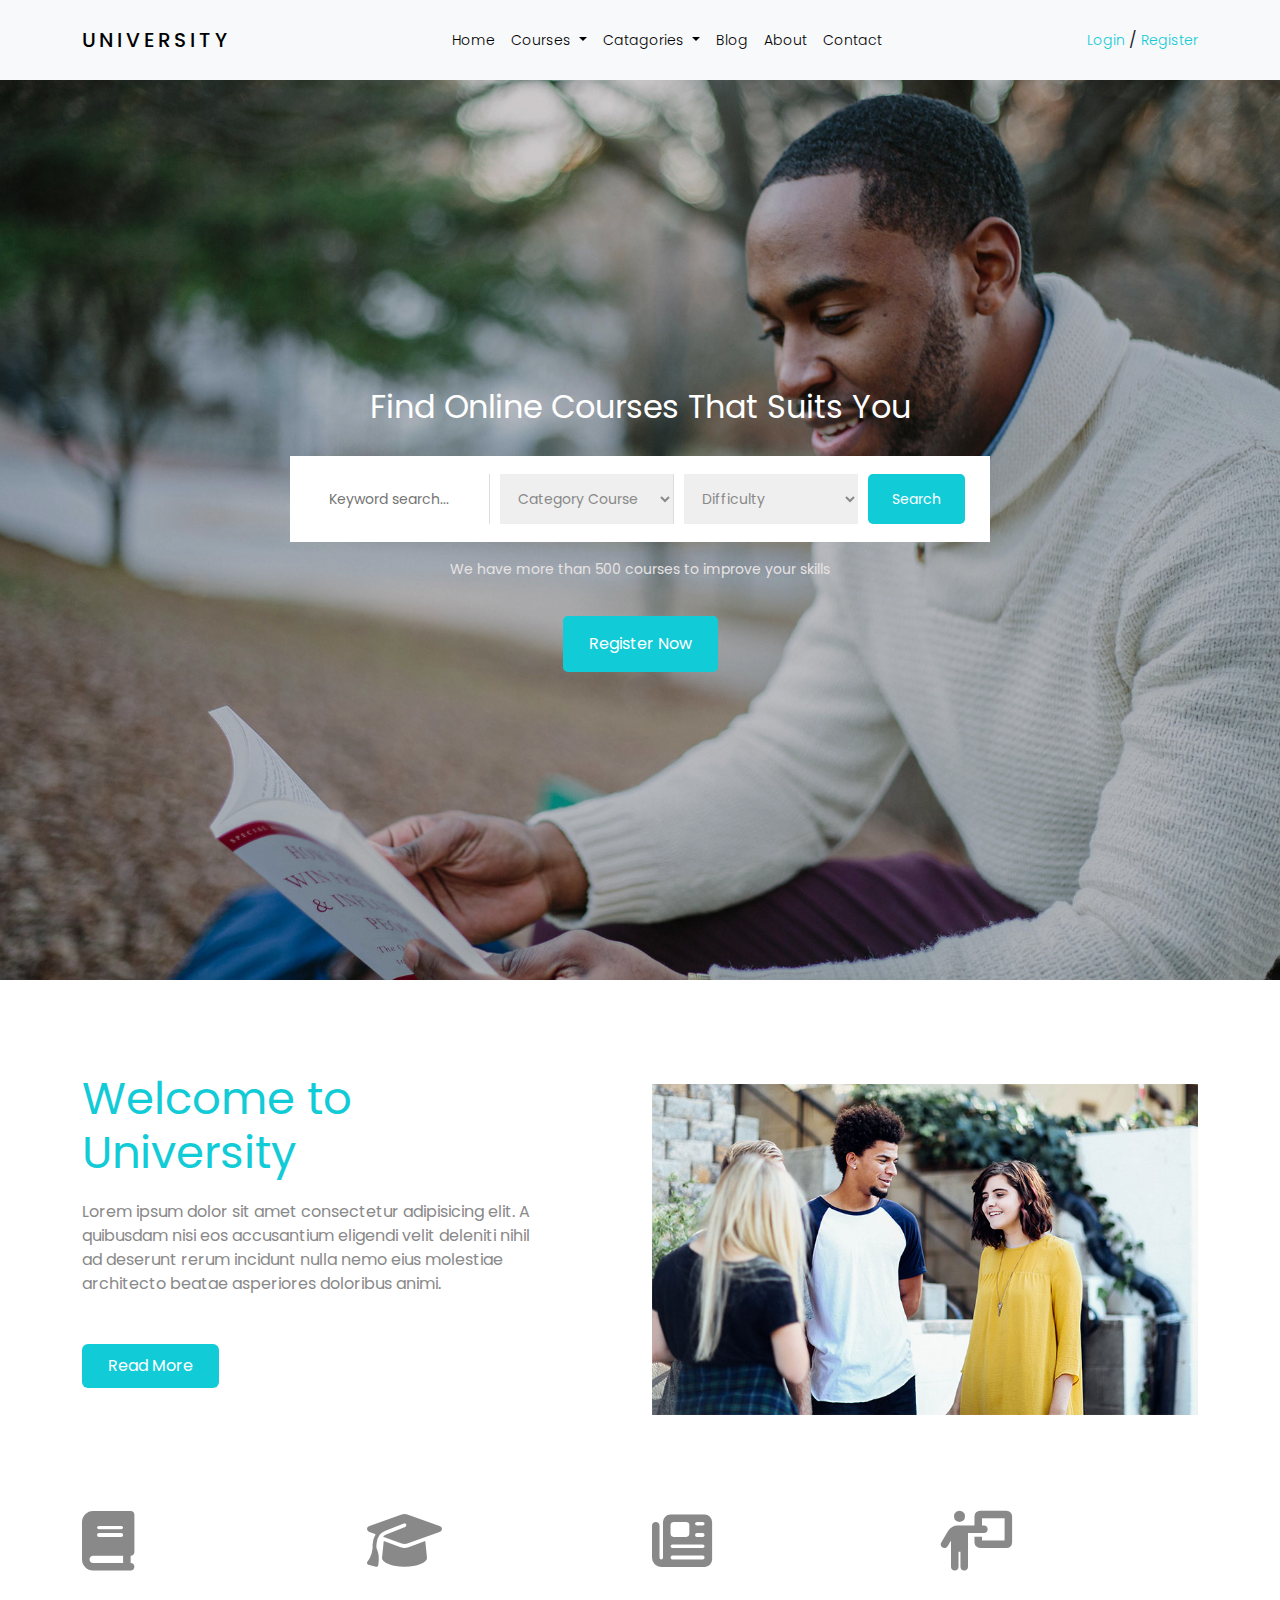
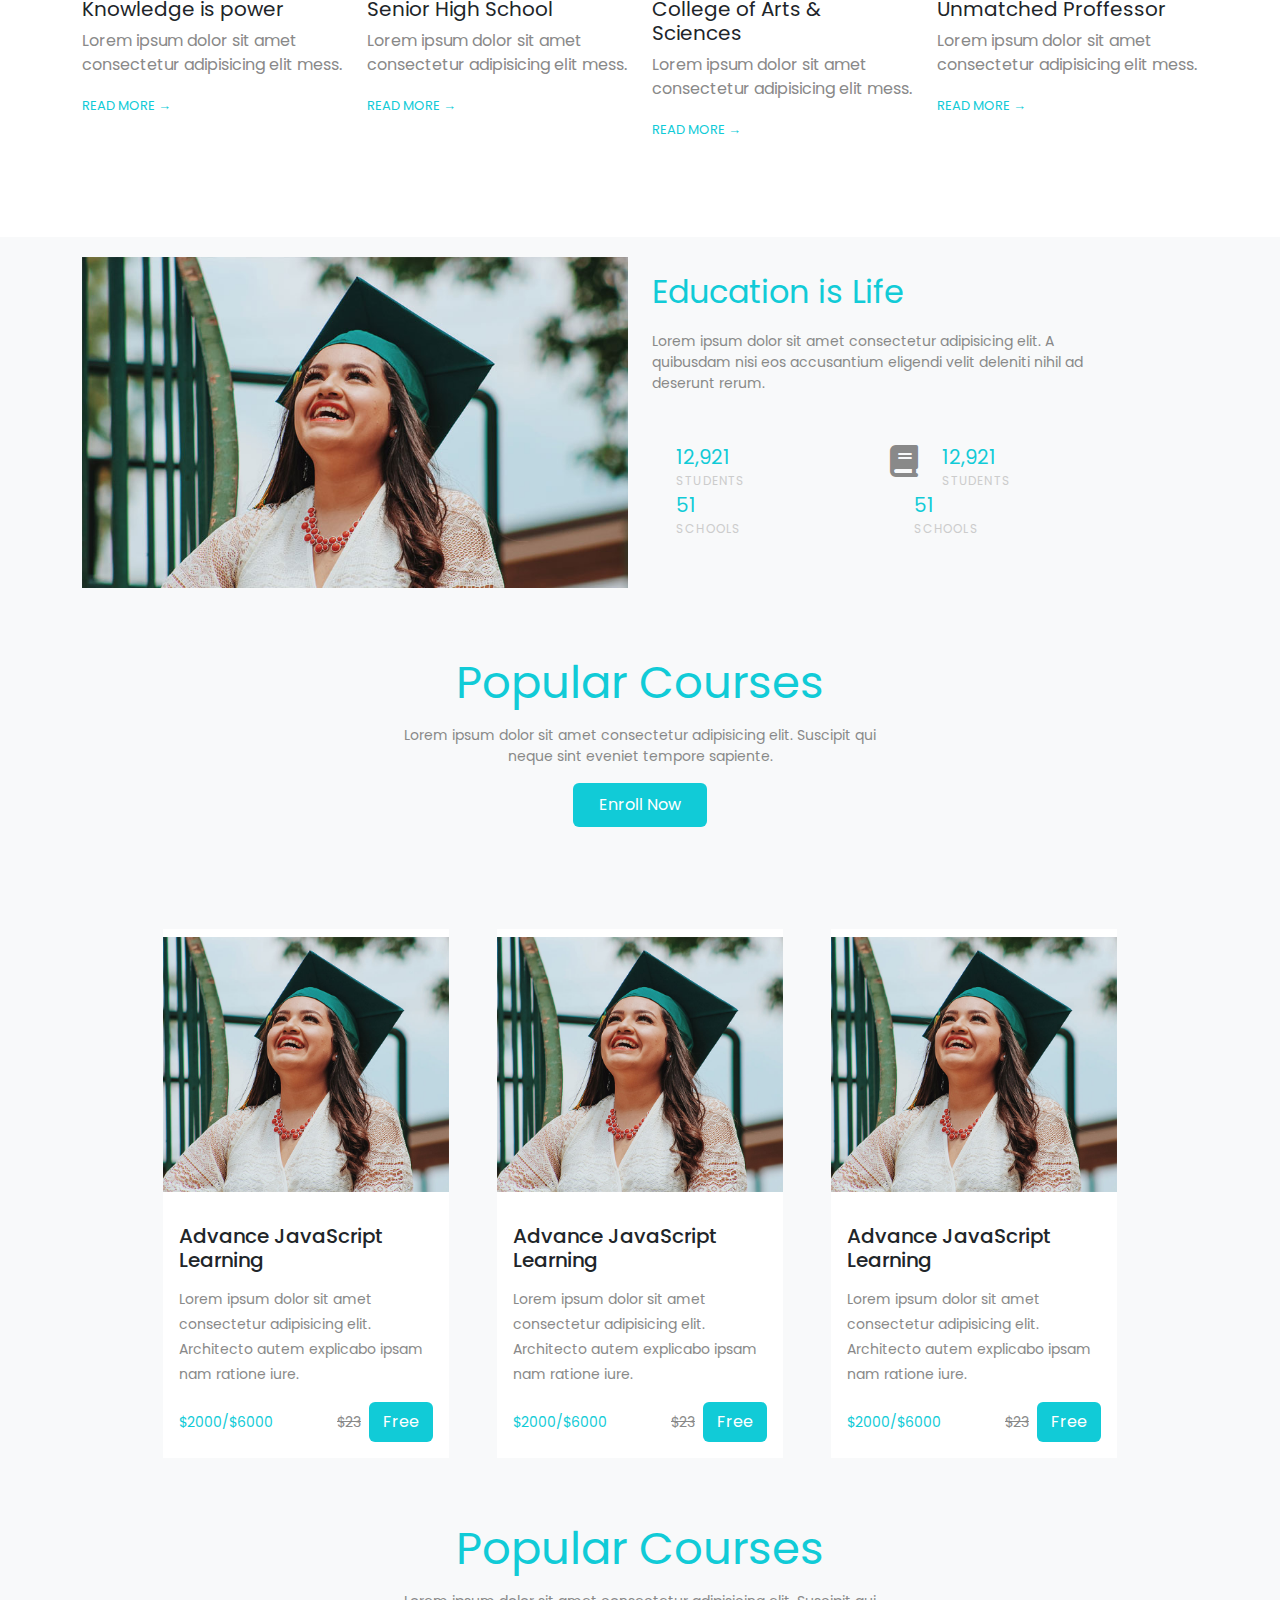
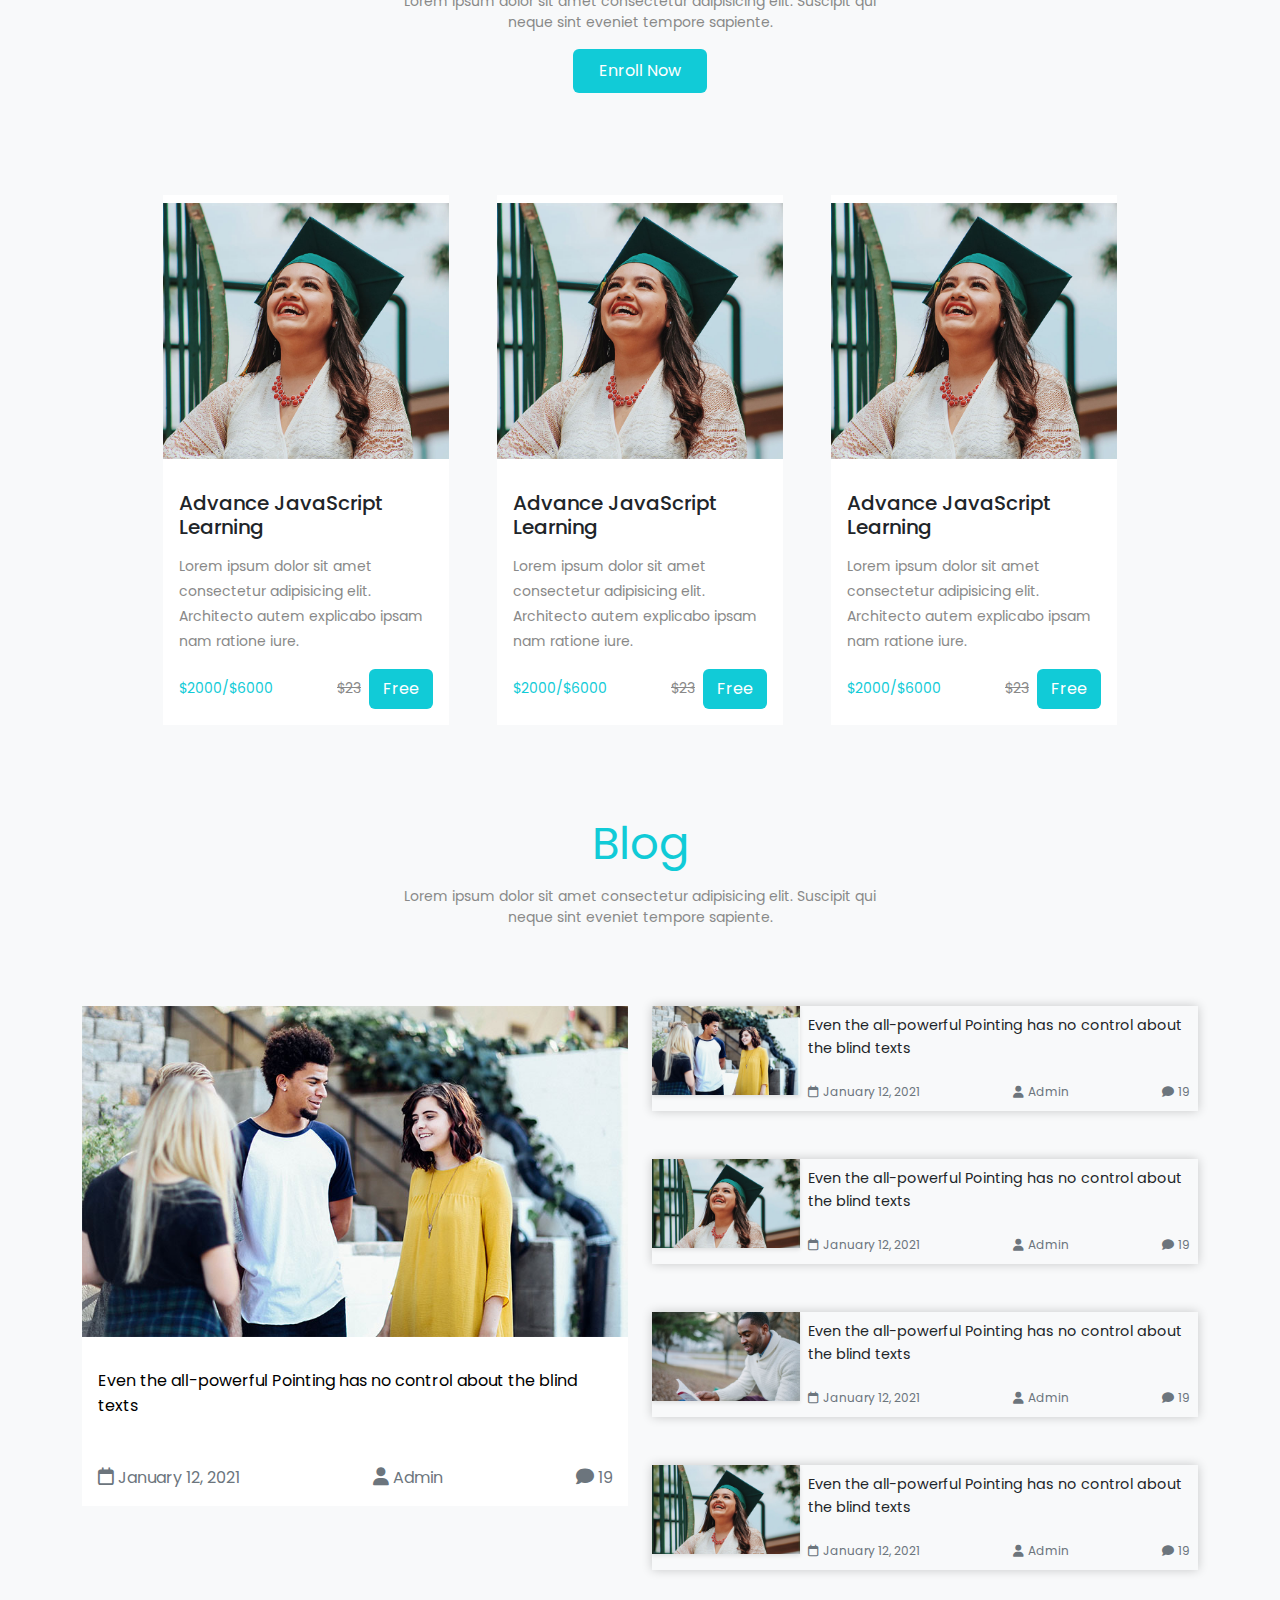
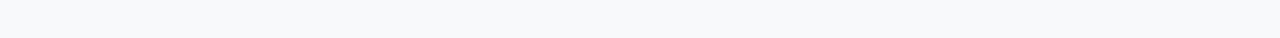
==== index.html @ e8001684 "Hackathon 04-02-25" ====
<!DOCTYPE html>
<html lang="en">

<head>
    <meta charset="UTF-8">
    <meta name="viewport" content="width=device-width, initial-scale=1.0">
    <link rel="stylesheet" href="style.css">
    <link href="https://cdn.jsdelivr.net/npm/bootstrap@5.3.3/dist/css/bootstrap.min.css" rel="stylesheet"
        integrity="sha384-QWTKZyjpPEjISv5WaRU9OFeRpok6YctnYmDr5pNlyT2bRjXh0JMhjY6hW+ALEwIH" crossorigin="anonymous">
    <link rel="preconnect" href="https://fonts.googleapis.com">
    <link rel="preconnect" href="https://fonts.gstatic.com" crossorigin>
    <link
        href="https://fonts.googleapis.com/css2?family=Poppins:ital,wght@0,100;0,200;0,300;0,400;0,500;0,600;0,700;0,800;0,900;1,100;1,200;1,300;1,400;1,500;1,600;1,700;1,800;1,900&display=swap"
        rel="stylesheet">
    <link rel='stylesheet'
        href='https://cdn-uicons.flaticon.com/2.6.0/uicons-regular-rounded/css/uicons-regular-rounded.css'>
    <link rel='stylesheet'
        href='https://cdn-uicons.flaticon.com/2.6.0/uicons-regular-straight/css/uicons-regular-straight.css'>
    <link rel="stylesheet" href="https://cdnjs.cloudflare.com/ajax/libs/font-awesome/6.7.2/css/all.min.css"
        integrity="sha512-Evv84Mr4kqVGRNSgIGL/F/aIDqQb7xQ2vcrdIwxfjThSH8CSR7PBEakCr51Ck+w+/U6swU2Im1vVX0SVk9ABhg=="
        crossorigin="anonymous" referrerpolicy="no-referrer" />
    <link rel="stylesheet" href="https://cdn.jsdelivr.net/npm/bootstrap-icons@1.3.0/font/bootstrap-icons.css">
    <title>Hackathon</title>
</head>

<body>

    <!------------- navbar start ------------>

    <nav class="navbar navbar-expand-lg bg-body-tertiary p-0">
        <div class="container nav-div ">
            <a class="navbar-brand" href="#">University</a>
            <button class="navbar-toggler" type="button" data-bs-toggle="collapse" data-bs-target="#navbarNavDropdown"
                aria-controls="navbarNavDropdown" aria-expanded="false" aria-label="Toggle navigation">
                <span class="navbar-toggler-icon"></span>
            </button>
            <div class="collapse navbar-collapse" id="navbarNavDropdown">
                <ul class="navbar-nav">
                    <li class="nav-item">
                        <a class="nav-link" aria-current="page" href="#">Home</a>
                    </li>
                    <li class="nav-item dropdown">
                        <a class="nav-link dropdown-toggle" href="#" role="button" data-bs-toggle="dropdown"
                            aria-expanded="false">
                            Courses
                        </a>
                        <ul class="dropdown-menu">
                            <li><a class="dropdown-item" href="#">HTML</a></li>
                            <li><a class="dropdown-item" href="#">CSS</a></li>
                            <li><a class="dropdown-item" href="#">JawaScript</a></li>
                            <li><a class="dropdown-item" href="#">Python</a></li>
                            <li><a class="dropdown-item" href="#">Flutter</a></li>
                        </ul>
                    </li>
                    <li class="nav-item dropdown">
                        <a class="nav-link dropdown-toggle" href="#" role="button" data-bs-toggle="dropdown"
                            aria-expanded="false">
                            Catagories
                        </a>
                        <ul class="dropdown-menu">
                            <li><a class="dropdown-item" href="#">HTML</a></li>
                            <li><a class="dropdown-item" href="#">CSS</a></li>
                            <li><a class="dropdown-item" href="#">JawaScript</a></li>
                            <li><a class="dropdown-item" href="#">Python</a></li>
                            <li><a class="dropdown-item" href="#">Flutter</a></li>
                        </ul>
                    </li>
                    <li class="nav-item">
                        <a class="nav-link" href="#">Blog</a>
                    </li>
                    <li class="nav-item">
                        <a class="nav-link" href="#">About</a>
                    </li>
                    <li class="nav-item">
                        <a class="nav-link" href="#">Contact</a>
                    </li>
                </ul>
                <ul class="login-register navbar-nav absolute-right">
                    <li>
                        <a href="#">Login</a> / <a href="#">Register</a>
                    </li>
                </ul>
            </div>
        </div>
    </nav>



    <!------------- navbar End ------------>












    <!------------- Front Page Start ------------>


    <div class="hero">
        <div class="overlay"></div>
        <div class="content">
            <h1>Find Online Courses That Suits You</h1>

            <div class="search-box">
                <input type="text" placeholder="Keyword search...">
                <select>
                    <option>Category Course</option>
                    <option>Laravel</option>
                    <option>PHP</option>
                    <option>JavaScript</option>
                    <option>Python</option>
                </select>
                <select id="difficulty">
                    <option>Difficulty</option>
                    <option>Beginner</option>
                    <option>Intermediate</option>
                    <option>Advance</option>
                </select>
                <button>Search</button>
            </div>

            <p>We have more than 500 courses to improve your skills</p>

            <button class="register-btn">Register Now</button>
        </div>
    </div>


    <!------------- Front Page End ------------>





















    <!------------- Page 1 start ------------>
    <div class="section-1">
        <div class="container">
            <div class="row">
                <div class="col-md-6 col-12 page-1-col">
                    <h2 class="page-1-heading">Welcome to University</h2>
                    <p class="page-1-text mb-5">
                        Lorem ipsum dolor sit amet consectetur adipisicing elit. A quibusdam
                        nisi eos accusantium eligendi velit deleniti nihil ad deserunt rerum
                        incidunt nulla nemo eius molestiae architecto beatae asperiores doloribus animi.
                    </p>
                    <p><a href="#" class="btn btn-primary reverse py-2 px-4">Read More</a></p>
                </div>
                <div class="col-md-6 col-12">
                    <img src="./img/img_1.jpg" class="img-fluid mt-4" alt="University Image">
                </div>
            </div>
        </div>
    </div>

    <!------------- Page 1 end ------------>













    <!------------- Page 2 start ------------>

    <div class="section-1 pt-3">
        <div class="container">
            <div class="row">
                <div class="col-md-6 col-lg-3">
                    <div class="media block-6 d-block">

                        <div class="icon mb-3"><i class="fa-solid fa-book"></i></div>
                        <div class="media-body">
                            <h3 class="heading">Knowledge is power</h3>
                            <p>Lorem ipsum dolor sit amet consectetur adipisicing elit mess.</p>
                            <p><a href="#" class="more">Read More →</a></p>
                        </div>
                    </div>
                </div>
                <div class="col-md-6 col-lg-3">
                    <div class="media block-6 d-block">

                        <div class="icon mb-3"><i class="fa-solid fa-graduation-cap"></i></div>
                        <div class="media-body">
                            <h3 class="heading">Senior High School</h3>
                            <p>Lorem ipsum dolor sit amet consectetur adipisicing elit mess.</p>
                            <p><a href="#" class="more">Read More →<span class="ion-arrow-right-c"></span></a></p>
                        </div>
                    </div>
                </div>
                <div class="col-md-6 col-lg-3">
                    <div class="media block-6 d-block">

                        <div class="icon mb-3"><i class="fa-solid fa-regular fa-newspaper"></i></div>
                        <div class="media-body">
                            <h3 class="heading">College of Arts & Sciences</h3>
                            <p>Lorem ipsum dolor sit amet consectetur adipisicing elit mess.</p>
                            <p><a href="#" class="more">Read More →<span class="ion-arrow-right-c"></span></a></p>
                        </div>
                    </div>
                </div>
                <div class="col-md-6 col-lg-3">
                    <div class="media block-6 d-block">

                        <div class="icon mb-3"><i class="fa-solid fa-person-chalkboard"></i></div>
                        <div class="media-body">
                            <h3 class="heading">Unmatched Proffessor</h3>
                            <p>Lorem ipsum dolor sit amet consectetur adipisicing elit mess.</p>
                            <p><a href="#" class="more">Read More →<span class="ion-arrow-right-c"></span></a></p>
                        </div>
                    </div>
                </div>


            </div>
        </div>
    </div>
    <!------------- Page 2 end ------------>












    <!------------- Page 3 start ------------>

    <div class="section-3">
        <div class="container">
            <div class="row page-3-row">
                <div class="col-lg-6">
                    <img src="./img/img_2.jpg" alt="Image placeholder" class="img-fluid">
                </div>
                <div class="col-lg-5 ml-auto">
                    <div class="block-15">
                        <div class="heading">
                            <h2 class="fw-normal mt-3">Education is Life</h2>
                        </div>
                        <div class="text mb-5">
                            <p>Lorem ipsum dolor sit amet consectetur adipisicing elit. A quibusdam nisi eos accusantium
                                eligendi velit deleniti nihil ad deserunt rerum.</p>
                        </div>
                    </div>

                    <div class="row page-3-row">

                        <div class="col-md-6">
                            <div class="block-18 d-flex align-items-center">
                                <div class="icon mr-4">
                                    <span><i class="fi fi-rr-user-graduate"></i></span>
                                </div>
                                <div class="text">
                                    <span class="number">12,921</span>
                                    <label>Students</labeln>
                                </div>
                            </div>

                            <div class="block-18 d-flex align-items-center">
                                <div class="icon mr-4">
                                    <span><i class="fi fi-rs-school"></i></span>
                                </div>
                                <div class="text">
                                    <span class="number">51</span>
                                    <label>Schools</label>
                                </div>
                            </div>
                        </div>

                        <div class="col-md-6">
                            <div class="block-18 d-flex align-items-center">
                                <div class="icon mr-4">
                                    <span><i class="fa-solid fa-book fs-2"></i></span>
                                </div>
                                <div class="text">
                                    <span class="number">12,921</span>
                                    <label>Students</labeln>
                                </div>
                            </div>

                            <div class="block-18 d-flex align-items-center">
                                <div class="icon mr-4">
                                    <span><i class="fi fi-rs-school"></i></span>
                                </div>
                                <div class="text">
                                    <span class="number">51</span>
                                    <label>Schools</label>
                                </div>
                            </div>
                        </div>


                    </div>

                </div>
            </div>
        </div>
    </div>

    <!------------- Page 3 end ------------>















    <!------------- Page 4 start ------------>


    <div class="section-3 pt-5">
        <div class="container-fluid">
            <div class="row gap-4 justify-content-center">
                <div class="col-lg-12 col-md-12 col-sm-12 page-3-col text-center">
                    <h2>Popular Courses</h2>
                    <p>Lorem ipsum dolor sit amet consectetur adipisicing elit. Suscipit qui neque sint eveniet tempore
                        sapiente.</p>
                    <p><a href="#" class="btn btn-primary reverse py-2 px-4 mb-5 mt-3">Enroll Now</a></p>
                </div>

                <div class="col-lg-3 col-md-6 col-sm-12 mb-4">
                    <div class="card border-0 rounded-0 h-100">
                        <img src="./img/img_2_b.jpg" class="card-img-top pt-2 mb-3" alt="...">
                        <div class="card-body">
                            <h5 class="card-title">Advance JavaScript Learning</h5>
                            <p class="card-text">Lorem ipsum dolor sit amet consectetur adipisicing elit. Architecto
                                autem explicabo ipsam nam ratione iure.</p>
                            <div class="price-btn">
                                <p class="dollars">$2000/$6000</p>
                                <span class="free me-2">$23</span>
                                <a href="#" class="btn btn-primary">Free</a>
                            </div>
                        </div>
                    </div>
                </div>

                <div class="col-lg-3 col-md-6 col-sm-12 mb-4">
                    <div class="card border-0 rounded-0 h-100">
                        <img src="./img/img_2_b.jpg" class="card-img-top pt-2 mb-3" alt="...">
                        <div class="card-body">
                            <h5 class="card-title">Advance JavaScript Learning</h5>
                            <p class="card-text">Lorem ipsum dolor sit amet consectetur adipisicing elit. Architecto
                                autem explicabo ipsam nam ratione iure.</p>
                            <div class="price-btn">
                                <p class="dollars">$2000/$6000</p>
                                <span class="free me-2">$23</span>
                                <a href="#" class="btn btn-primary">Free</a>
                            </div>
                        </div>
                    </div>
                </div>

                <div class="col-lg-3 col-md-6 col-sm-12 mb-4">
                    <div class="card border-0 rounded-0 h-100">
                        <img src="./img/img_2_b.jpg" class="card-img-top pt-2 mb-3" alt="...">
                        <div class="card-body">
                            <h5 class="card-title">Advance JavaScript Learning</h5>
                            <p class="card-text">Lorem ipsum dolor sit amet consectetur adipisicing elit. Architecto
                                autem explicabo ipsam nam ratione iure.</p>
                            <div class="price-btn">
                                <p class="dollars">$2000/$6000</p>
                                <span class="free me-2">$23</span>
                                <a href="#" class="btn btn-primary">Free</a>
                            </div>
                        </div>
                    </div>
                </div>
            </div>
        </div>
    </div>


    <!------------- Page 4 end ------------>









    <!------------- Page 5 start ------------>


    <div class="section-3">
        <div class="container-fluid">
            <div class="row gap-4 justify-content-center">
                <div class="col-lg-12 col-md-12 col-sm-12 page-3-col text-center">
                    <h2>Popular Courses</h2>
                    <p>Lorem ipsum dolor sit amet consectetur adipisicing elit. Suscipit qui neque sint eveniet tempore
                        sapiente.</p>
                    <p><a href="#" class="btn btn-primary reverse py-2 px-4 mb-5 mt-3">Enroll Now</a></p>
                </div>

                <div class="col-lg-3 col-md-6 col-sm-12 mb-4">
                    <div class="card border-0 rounded-0 h-100">
                        <img src="./img/img_2_b.jpg" class="card-img-top pt-2 mb-3" alt="...">
                        <div class="card-body">
                            <h5 class="card-title">Advance JavaScript Learning</h5>
                            <p class="card-text">Lorem ipsum dolor sit amet consectetur adipisicing elit. Architecto
                                autem explicabo ipsam nam ratione iure.</p>
                            <div class="price-btn">
                                <p class="dollars">$2000/$6000</p>
                                <span class="free me-2">$23</span>
                                <a href="#" class="btn btn-primary">Free</a>
                            </div>
                        </div>
                    </div>
                </div>

                <div class="col-lg-3 col-md-6 col-sm-12 mb-4">
                    <div class="card border-0 rounded-0 h-100">
                        <img src="./img/img_2_b.jpg" class="card-img-top pt-2 mb-3" alt="...">
                        <div class="card-body">
                            <h5 class="card-title">Advance JavaScript Learning</h5>
                            <p class="card-text">Lorem ipsum dolor sit amet consectetur adipisicing elit. Architecto
                                autem explicabo ipsam nam ratione iure.</p>
                            <div class="price-btn">
                                <p class="dollars">$2000/$6000</p>
                                <span class="free me-2">$23</span>
                                <a href="#" class="btn btn-primary">Free</a>
                            </div>
                        </div>
                    </div>
                </div>

                <div class="col-lg-3 col-md-6 col-sm-12 mb-4">
                    <div class="card border-0 rounded-0 h-100">
                        <img src="./img/img_2_b.jpg" class="card-img-top pt-2 mb-3" alt="...">
                        <div class="card-body">
                            <h5 class="card-title">Advance JavaScript Learning</h5>
                            <p class="card-text">Lorem ipsum dolor sit amet consectetur adipisicing elit. Architecto
                                autem explicabo ipsam nam ratione iure.</p>
                            <div class="price-btn">
                                <p class="dollars">$2000/$6000</p>
                                <span class="free me-2">$23</span>
                                <a href="#" class="btn btn-primary">Free</a>
                            </div>
                        </div>
                    </div>
                </div>
            </div>
        </div>
    </div>

    <!------------- Page 5 end ------------>















    <!------------- Page 6 start ------------>


    <div class="section-3 pt-5">
        <div class="container">
            <div class="row gap-4 justify-content-center">
                <div class="col-lg-12 col-md-12 col-sm-12 page-3-col text-center">
                    <h2>Blog</h2>
                    <p>Lorem ipsum dolor sit amet consectetur adipisicing elit. Suscipit qui neque sint eveniet tempore
                        sapiente.</p>
                </div>


                <div class="container mt-4">
                    <div class="row">
                        <div class="col-md-6 page-6-col">
                            <div class="card rounded-0 mb-5 border-0 h-auto">
                                <img src="./img/img_1.jpg" class="card-img-top rounded-0" alt="...">
                                <div class="card-body text-secondary fs-6">
                                    <a href="" class="text-decoration-none">
                                        <p class="card-text text-black fs-6 ">Even the all-powerful Pointing has no
                                            control about the blind texts</p>
                                    </a>
                                    <div class="big-card-span d-flex justify-content-between mt-5">
                                        <div><i class="fa-regular fa-calendar me-1 admin2"></i><span>January 12,
                                                2021</span></div>
                                        <div><i class="fa-solid fa-user me-1 admin2"></i><span>Admin</span></div>
                                        <div><i class="fa-solid fa-comment me-1 admin2"></i><span>19</span></div>
                                    </div>
                                </div>
                            </div>
                        </div>

                        <div class="col-md-6 page-6-col">


                            <div class="small-card-right mb-5 rounded-0 border-0">
                                <img src="./img/img_1.jpg" class="rounded-0 border-0 " alt="...">
                                <div class="small-card-right-content">
                                    <h6>Even the all-powerful Pointing has no
                                        control about the blind texts</h6>
                                    <div class="small-card-span d-flex justify-content-between mt-3">
                                        <div><i class="fa-regular fa-calendar me-1 admin"></i><span
                                                class="admin">January 12,
                                                2021</span></div>
                                        <div><i class="fa-solid fa-user me-1 admin"></i><span class="admin">Admin</span>
                                        </div>
                                        <div><i class="fa-solid fa-comment me-1 admin"></i><span class="admin">19</span>
                                        </div>
                                    </div>
                                </div>
                            </div>
                            <div class="small-card-right mb-5 rounded-0 border-0">
                                <img src="./img/img_2.jpg" class="rounded-0 border-0 " alt="...">
                                <div class="small-card-right-content">
                                    <h6>Even the all-powerful Pointing has no
                                        control about the blind texts</h6>
                                    <div class="small-card-span d-flex justify-content-between mt-3">
                                        <div><i class="fa-regular fa-calendar me-1 admin"></i><span
                                                class="admin">January 12,
                                                2021</span></div>
                                        <div><i class="fa-solid fa-user me-1 admin"></i><span class="admin">Admin</span>
                                        </div>
                                        <div><i class="fa-solid fa-comment me-1 admin"></i><span class="admin">19</span>
                                        </div>
                                    </div>
                                </div>
                            </div>
                            <div class="small-card-right mb-5 rounded-0 border-0">
                                <img src="./img/img_3.jpg" class="rounded-0 border-0 " alt="...">
                                <div class="small-card-right-content">
                                    <h6>Even the all-powerful Pointing has no
                                        control about the blind texts</h6>
                                    <div class="small-card-span d-flex justify-content-between mt-3">
                                        <div><i class="fa-regular fa-calendar me-1 admin"></i><span
                                                class="admin">January 12,
                                                2021</span></div>
                                        <div><i class="fa-solid fa-user me-1 admin"></i><span class="admin">Admin</span>
                                        </div>
                                        <div><i class="fa-solid fa-comment me-1 admin"></i><span class="admin">19</span>
                                        </div>
                                    </div>
                                </div>
                            </div>
                            <div class="small-card-right mb-5 rounded-0 border-0">
                                <img src="./img/img_2.jpg" class="rounded-0 border-0 " alt="...">
                                <div class="small-card-right-content">
                                    <h6>Even the all-powerful Pointing has no
                                        control about the blind texts</h6>
                                    <div class="small-card-span d-flex justify-content-between mt-3">
                                        <div><i class="fa-regular fa-calendar me-1 admin"></i><span
                                                class="admin">January 12,
                                                2021</span></div>
                                        <div><i class="fa-solid fa-user me-1 admin"></i><span class="admin">Admin</span>
                                        </div>
                                        <div><i class="fa-solid fa-comment me-1 admin"></i><span class="admin">19</span>
                                        </div>
                                    </div>
                                </div>
                            </div>


                        </div>
                    </div>
                </div>




            </div>
        </div>
    </div>

    <!------------- Page 6 end ------------>











    <script src="https://cdn.jsdelivr.net/npm/bootstrap@5.3.3/dist/js/bootstrap.bundle.min.js"
        integrity="sha384-YvpcrYf0tY3lHB60NNkmXc5s9fDVZLESaAA55NDzOxhy9GkcIdslK1eN7N6jIeHz"
        crossorigin="anonymous"></script>
</body>

</html>
---- style.css ----
* {
    padding: 0;
    margin: 0;
    font-family: "Poppins", serif;
}




/************ Navbar Start ***************/


.nav-div {
    padding: 20px;
}

.navbar-brand {
    text-transform: uppercase;
    color: black;
    letter-spacing: 4px;
    font-weight: 500;
}

.navbar-nav {
    margin-left: auto;
}

.navbar-nav a {
    font-size: 14px;
    text-decoration: none;
    color: black;
    font-weight: 300;
}

.login-register a {
    color: #11CBD7;
}


/************ Navbar end ***************/











/************ Front Page Start ***************/


.hero {
    position: relative;
    width: 100%;
    height: 100vh;
    background: url('./img/big_image_2.jpg') no-repeat center center/cover;
    display: flex;
    justify-content: center;
    align-items: center;
    text-align: center;
}

.hero .overlay {
    position: absolute;
    top: 0;
    left: 0;
    width: 100%;
    height: 100%;
    background: rgba(0, 0, 0, 0.2);
}

.content {
    position: relative;
    z-index: 2;
    color: white;
    text-align: center;
    width: 90%;
    max-width: 700px;
}

.content h1 {
    font-size: 32px;
    font-weight: normal;
    margin-bottom: 30px;
}

.search-box {
    display: flex;
    flex-wrap: wrap;
    background: white;
    padding: 18px;
    padding-left: 25px;
    padding-right: 25px;
    border-radius: 0;
    max-width: 750px;
    margin: 0 auto;
    gap: 10px;
    justify-content: center;
}

.search-box input,
.search-box select {
    flex: 1;
    padding: 14px;
    border: none;
    border-right: 1px solid #ddd;
    border-radius: 0;
    font-size: 14px;
    width: 100%;
    outline: none;
    color: #898989;
}


.search-box #difficulty {
    flex: 1;
    padding: 14px;
    border: none;
    border-radius: 0;
    font-size: 14px;
    width: 100%;
    outline: none;
    color: #898989;
}


.search-box button {
    padding: 14px 24px;
    background: #11CBD7;
    color: white;
    border: none;
    border-radius: 5px;
    font-size: 14px;
    cursor: pointer;
}

.content p {
    margin-top: 17px;
    font-size: 14px;
    color: rgb(231, 227, 227);
}

.register-btn {
    margin-top: 20px;
    padding: 14px 24px;
    background: #11CBD7;
    color: white;
    border: none;
    font-size: 16px;
    cursor: pointer;
    border-radius: 5px;
    border: 2px solid transparent;
    background-color: #11CBD7;

}

.register-btn:hover {
    background-color: transparent;
    color: white;
    border: 2px solid #11CBD7;

}

@media (max-width: 768px) {
    .search-box {
        flex-direction: column;
    }

    .search-box input,
    .search-box select,
    .search-box button {
        width: 100%;
    }

    .content h1 {
        font-size: 26px;
    }

    .register-btn {
        width: 100%;
    }
}


/************ front page end  ***************/









/************ Page 1 start  ***************/


.section-1 {
    padding: 5em 0;
}

.page-1-col {
    display: flex;
    flex-direction: column;
    justify-content: center;
    text-align: left;
}

.page-1-heading {
    max-width: 400px;
    margin-bottom: 20px;
    color: #11CBD7;
    font-size: 45px;
    font-weight: 400;
}

.page-1-text {
    max-width: 450px;
    color: #898989;
}

.btn.btn-primary {
    color: white;
    border: 2px solid transparent;
    background-color: #11CBD7;
}

.page-1-col .btn:hover {
    background-color: white;
    color: black;
    border: 2px solid #11CBD7;
}

@media (max-width: 768px) {
    .row {
        flex-direction: column;
        text-align: center;
    }

    .page-1-col {
        text-align: center;
        align-items: center;
    }

    .page-1-heading {
        font-size: 32px;
    }

    img {
        max-width: 100%;
        height: auto;
    }
}


/************ Page 1 end  ***************/










/************ Page 2 start  ***************/


.col-lg-3 {
    display: flex;
    flex-direction: column;
    text-align: left;
}

.icon .fa-solid {
    font-size: 60px;
    margin-bottom: 10px;
    color: #898989;
}

.block-6 .media-body .heading {
    font-size: 20px;
    font-weight: normal;
}


.block-6 .media-body p {
    font-size: 16px;
    margin-bottom: 1rem;
    margin-top: 0;
    color: #898989;
}

.more {
    position: relative;
    padding-right: 20px;
    text-transform: uppercase;
    font-size: 13px;
    text-decoration: none;
    color: #11CBD7;
}


.more:hover {
    color: rgb(88, 82, 82);
    text-decoration: none;
}

/************ Page 2 end  ***************/











/************ Page 3 start  ***************/


.section-3 {
    padding: 5em 0;
    background-color: #F8F9FA;
}

.page-3-row {
    display: flex;
    flex-wrap: wrap;
    margin-right: -15px;
    margin-left: -15px;
}


.block-15 {
    text-align: left;
}

.block-15 .heading {
    max-width: 400px;
    margin-bottom: 20px;
    color: #11CBD7;
}

.block-15 p {
    color: #898989;
    font-size: 14px;
}

.text {
    color: #898989;
}

.page-3-row i {
    color: #898989;
    font-size: 30px;
}

.align-items-center {
    -webkit-box-align: center !important;
    -ms-flex-align: center !important;
    align-items: center !important;
}

.mr-4 {
    margin-right: 1.5rem !important;
}

.block-18 .text span {
    font-size: 20px;
    line-height: 1.5;
    color: #11cbd7;
}

.block-18 .text label {
    font-size: 12px;
    line-height: 1.5;
    text-transform: uppercase;
    letter-spacing: .1em;
    display: block;
    color: #ccc;
}


/************ Page 3 end  ***************/









/************ Page 4 start  ***************/


.section-3 {
    padding: 20px;
}

.page-3-col {
    display: flex;
    text-align: center;
    justify-content: center;
    flex-direction: column;
    margin-bottom: 30px;
}

.page-3-col h2 {
    color: #11CBD7;
    font-weight: normal;
    font-size: 45px;
    margin-bottom: 15px;
}


.page-3-col p {
    max-width: 500px;
    font-size: 10px;
    margin-top: 0;
    margin-bottom: 1rem;
    color: #898989;
    margin: 0 auto;
}


.page-3-col .btn:hover {
    background-color: white;
    color: black;
    border: 2px solid #11CBD7;
}

.card-body .card-text {
    color: #898989;
    line-height: 25px;
    margin: 15px 0;
}


.card-body .price-btn .free {
    text-decoration: line-through;
    color: #898989;
    font-size: 14px;
}




.card-body p {
    margin: 0;
    padding: 0;
    color: #11CBD7;
    margin-right: auto;
    font-size: 14px;
}

.price-btn>.btn:hover {
    background-color: #11CBD7;
    border: none;
}

.card {
    transition: transform 0.5s ease;
}

.card:hover {
    transform: scale(1.03);
    box-shadow: 0 0 20px rgba(0, 0, 0, 0.2);
}

.price-btn {
    display: flex;
    justify-content: space-between;
    align-items: center;
}


@media (max-width: 768px) {
    .card {
        width: 100% !important;
    }

    .page-3-col h2 {
        font-size: 32px;
    }

    .price-btn {
        flex-direction: column;
        align-items: flex-start;
    }

    .btn-primary {
        width: 100%;
        margin-top: 10px;
    }
}


/************ Page 4 end  ***************/













/************ Page 5 start  ***************/



.section-3 {
    padding: 20px;
}

.page-3-col {
    display: flex;
    text-align: center;
    justify-content: center;
    flex-direction: column;
    margin-bottom: 30px;
}

.page-3-col h2 {
    color: #11CBD7;
    font-weight: normal;
    font-size: 45px;
    margin-bottom: 15px;
}


.page-3-col p {
    max-width: 500px;
    font-size: 14px;
    margin-top: 0;
    margin-bottom: 1rem;
    color: #898989;
    margin: 0 auto;
}


.page-3-col .btn:hover {
    background-color: white;
    color: black;
    border: 2px solid #11CBD7;
}

.card-body .card-text {
    color: #898989;
    line-height: 25px;
    margin: 15px 0;
}


.card-body .price-btn .free {
    text-decoration: line-through;
    color: #898989;
}




.card-body p {
    margin: 0;
    padding: 0;
    color: #11CBD7;
    margin-right: auto;
    font-size: 14px;
}

.price-btn>.btn:hover {
    background-color: #11CBD7;
    border: none;
}

.card {
    transition: transform 0.5s ease;
}

.card:hover {
    transform: scale(1.03);
    box-shadow: 0 0 20px rgba(0, 0, 0, 0.2);
}

.price-btn {
    display: flex;
    justify-content: space-between;
    align-items: center;
}


@media (max-width: 768px) {
    .card {
        width: 100% !important;
    }

    .page-3-col h2 {
        font-size: 32px;
    }

    .price-btn {
        flex-direction: column;
        align-items: flex-start;
    }

    .btn-primary {
        width: 100%;
        margin-top: 10px;
    }
}



/************ Page 5 end  ***************/











/************ Page 6 start  ***************/



.section-3 .page-6-row h3 a {
    font-size: 14px;
}


.small-card-right {
    border-radius: 8px;
    box-shadow: 0 0px 10px rgba(0, 0, 0, 0.2);
    margin-bottom: 1rem;
    overflow: hidden;
    display: flex;
    flex-direction: row;
    align-items: flex-start;
    transition: transform 0.5s ease;
    background-color: transparent;
    border: 2px solid red;
}

.small-card-right img {
    max-width: 200px;
    max-height: 90px;
    box-shadow: 0 2px 4px rgba(0, 0, 0, 0.1);
    object-fit: cover;
    border-radius: 8px 0 0 8px;
}

.small-card-right-content {
    flex: 1;
    padding: 0.5rem;
}

.small-card-right h6 {
    font-size: 0.9rem;
    margin-bottom: 0.2rem;
    font-weight: 400;
    line-height: 23px;
}

.small-card-right .date {
    font-size: 0.8rem;
    color: #6c757d;
}

.page-6-col .small-card-span div,
i,.admin {
    font-size: 12px;
    color: #6c757d;
}

.page-6-col .small-card-span div,
i,.admin2 {
    font-size: 18px;
    color: #6c757d;
}


.small-card-right:hover {
    transform: scale(1.03);
    box-shadow: 0 0 20px rgba(0, 0, 0, 0.2);
}


@media (max-width: 768px) {
    .small-card-right {
        border-radius: 8px;
        box-shadow: 0 0px 10px rgba(0, 0, 0, 0.2);
        margin-bottom: 1rem;
        overflow: hidden;
        display: flex;
        flex-direction: row;
        align-items: flex-start;
        transition: transform 0.5s ease;
        background-color: transparent;
        border: 2px solid red;
    }
    
    .small-card-right img {
        max-width: 200px;
        max-height: 90px;
        box-shadow: 0 2px 4px rgba(0, 0, 0, 0.1);
        object-fit: cover;
        border-radius: 8px 0 0 8px;
    }
    
    .small-card-right-content {
        flex: 1;
        padding: 0.5rem;
    }
    
    .small-card-right h6 {
        font-size: 0.9rem;
        margin-bottom: 0.2rem;
        font-weight: 400;
        line-height: 23px;
    }
    
    .small-card-right .date {
        font-size: 0.8rem;
        color: #6c757d;
    }
    
    .page-6-col .small-card-span div,
    i,
    span {
        font-size: 8px;
        color: #6c757d;
    }
    
    
    .small-card-right:hover {
        transform: scale(1.03);
        box-shadow: 0 0 20px rgba(0, 0, 0, 0.2);
    }
    
}


/************ Page 6 end  ***************/
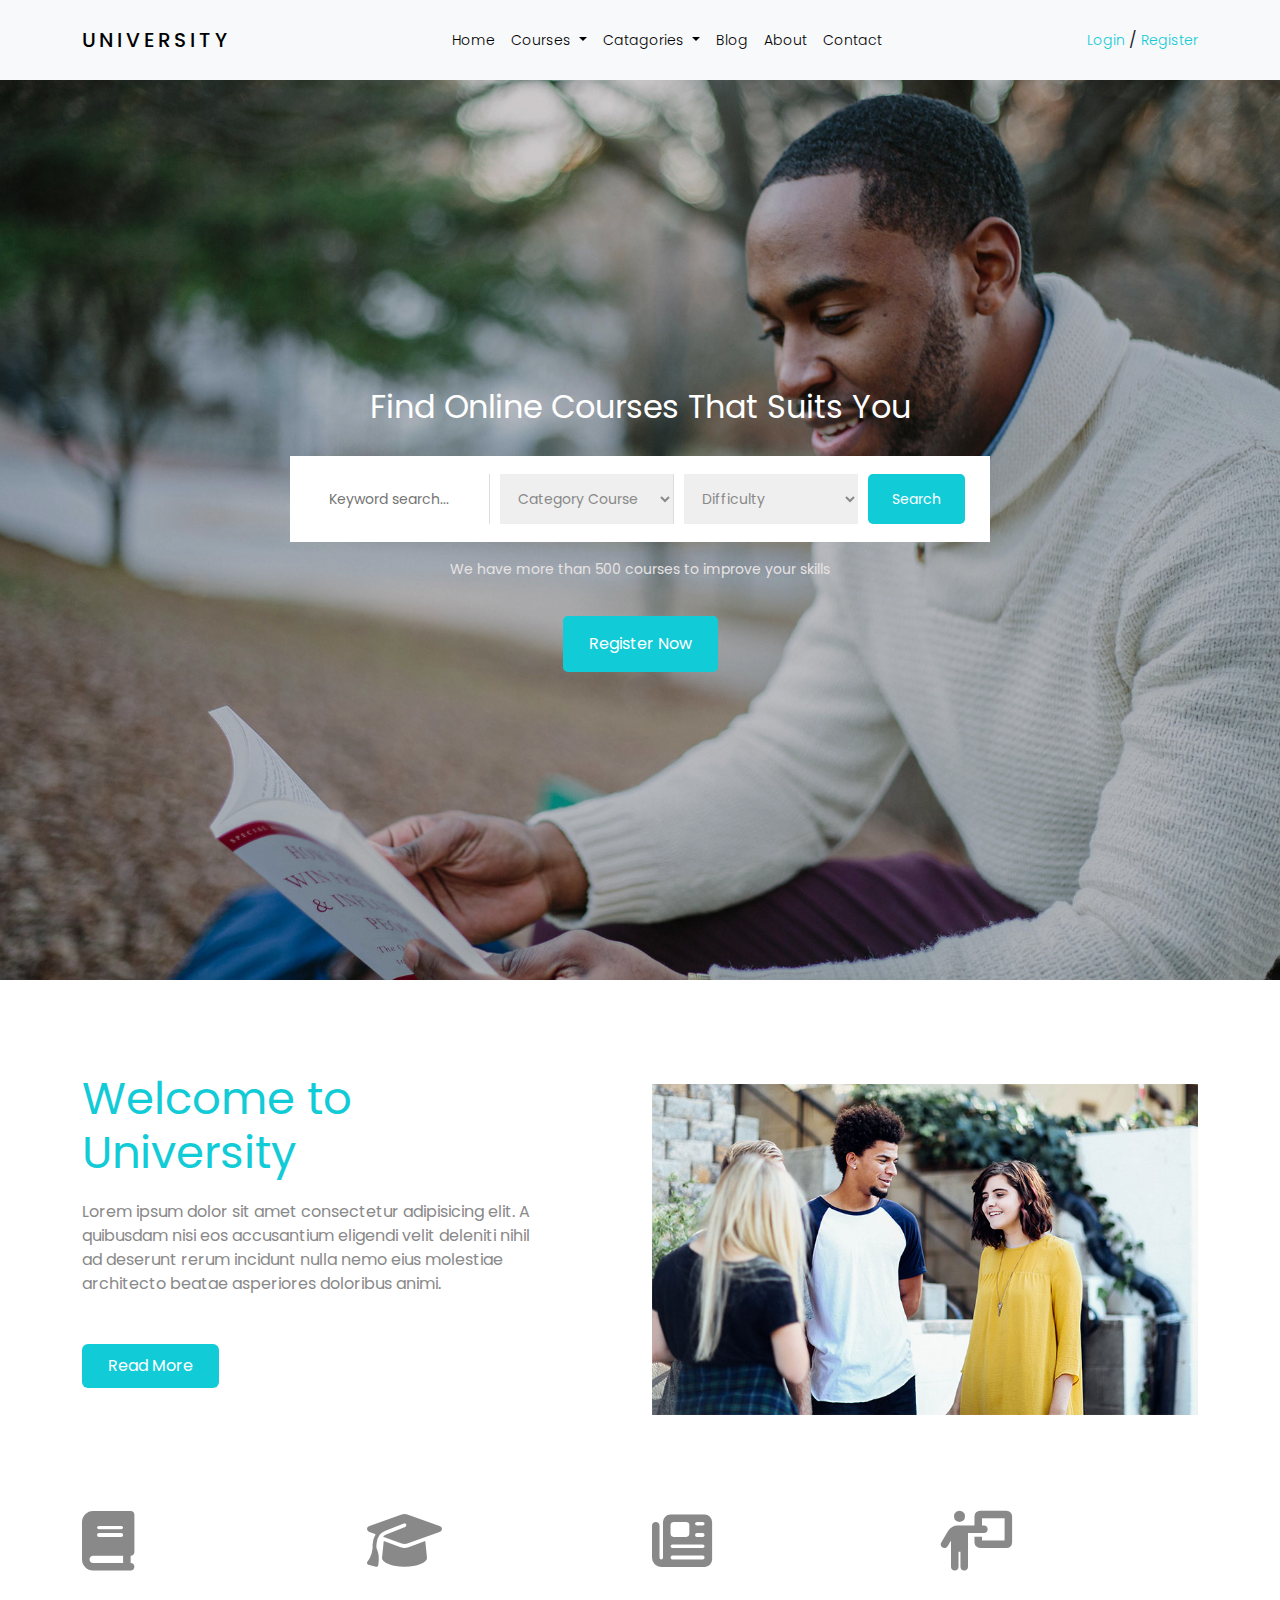
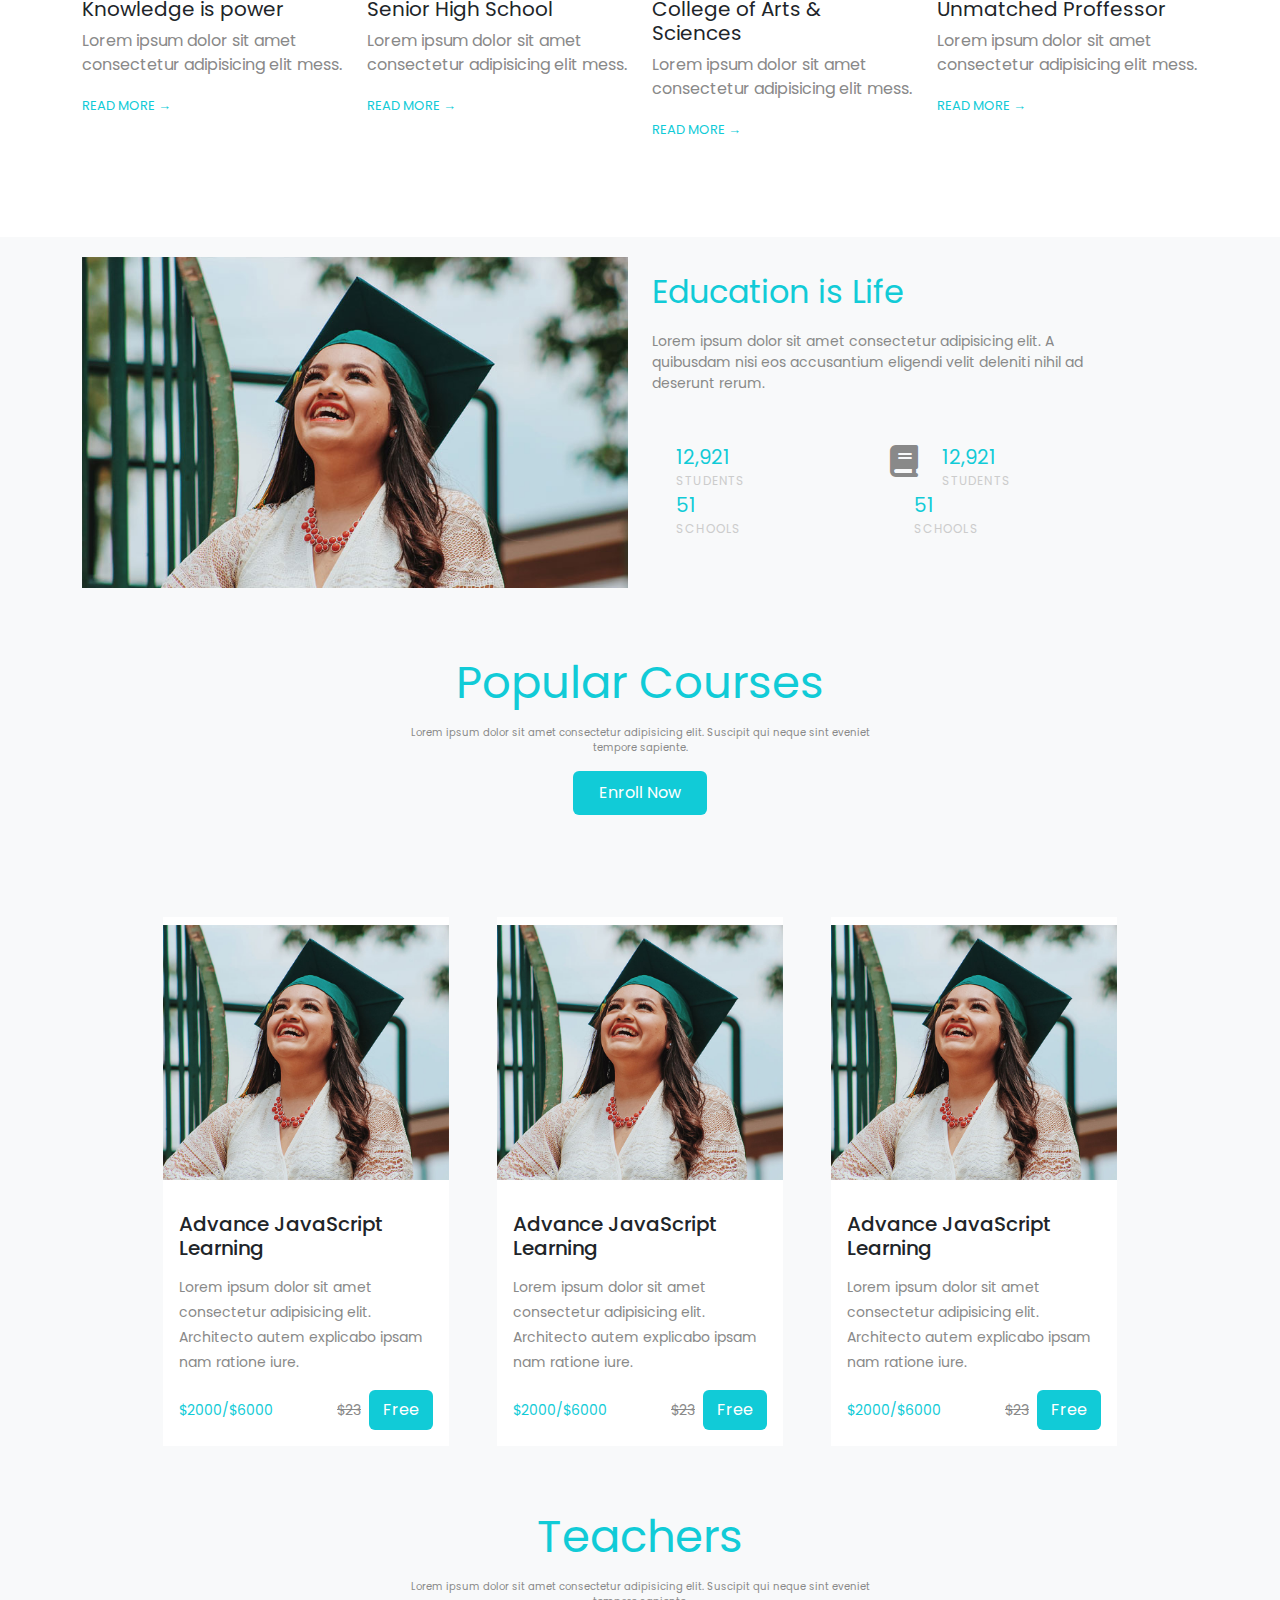
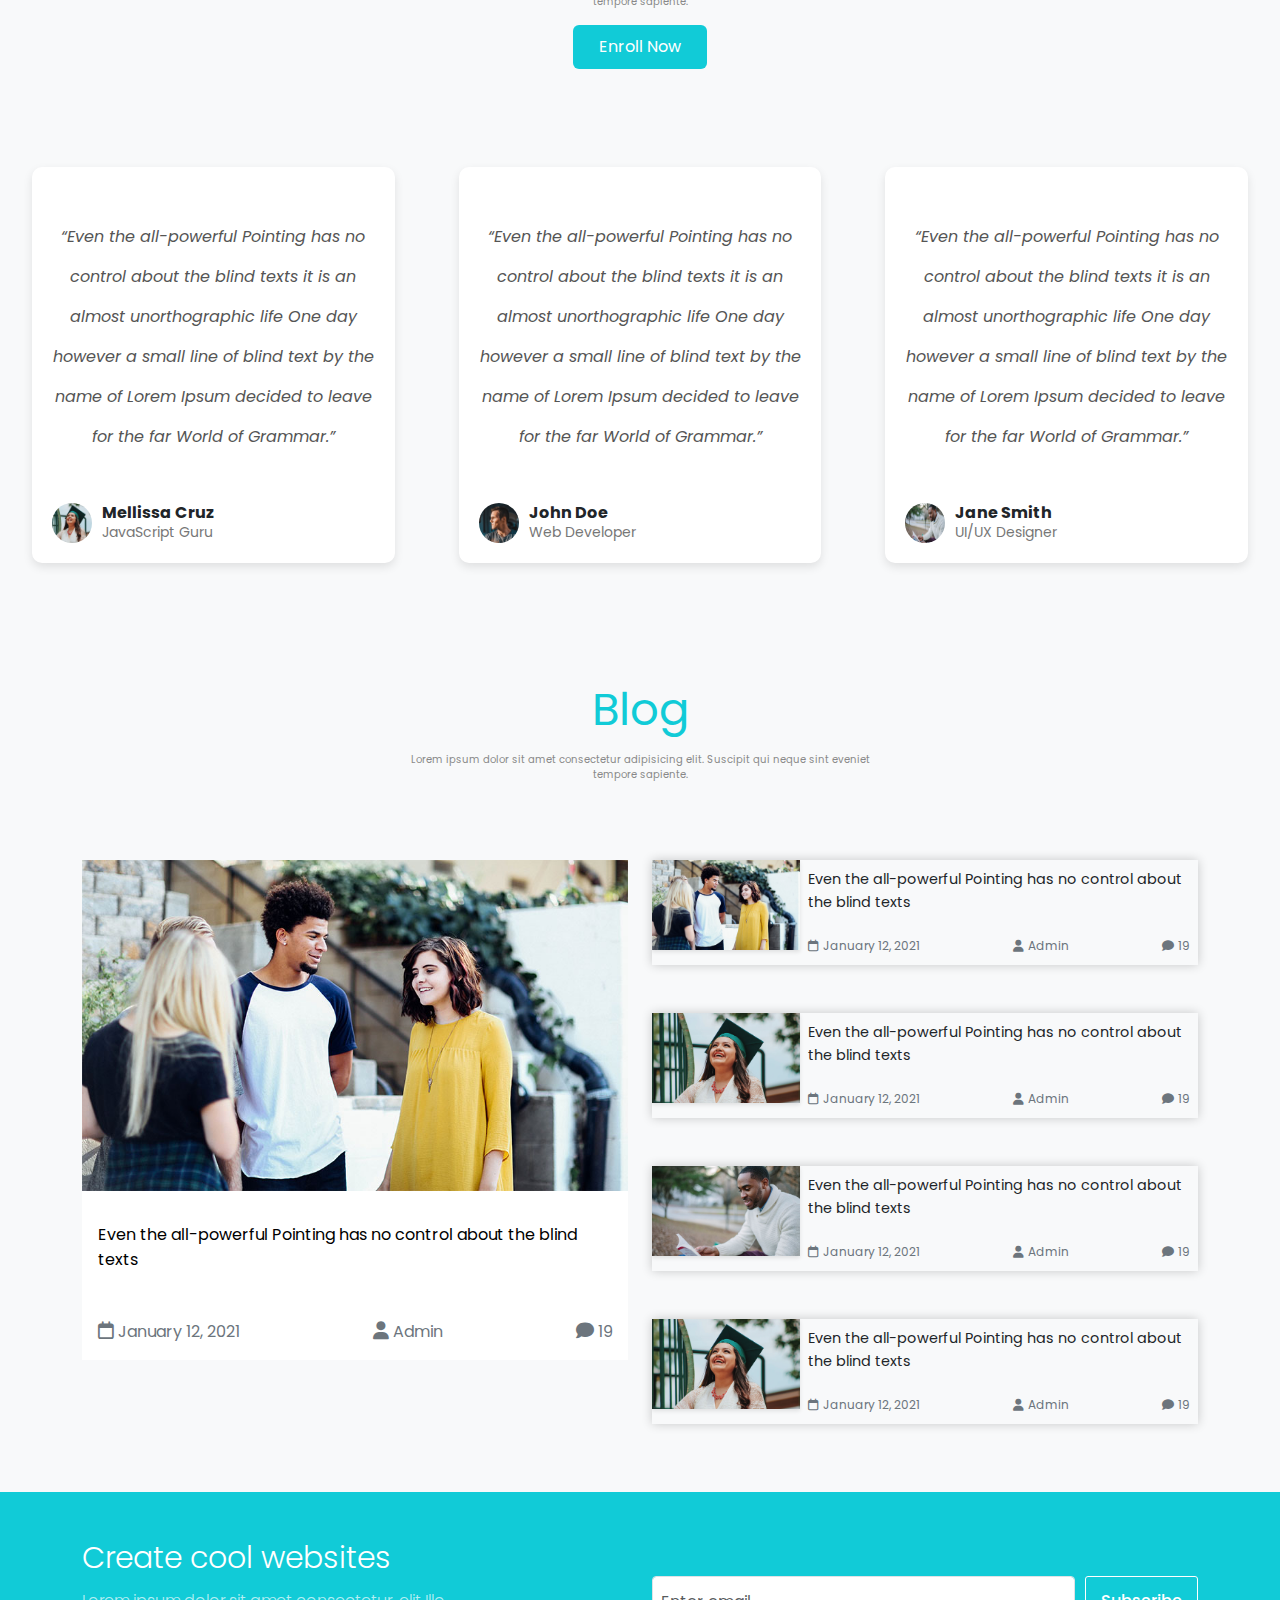
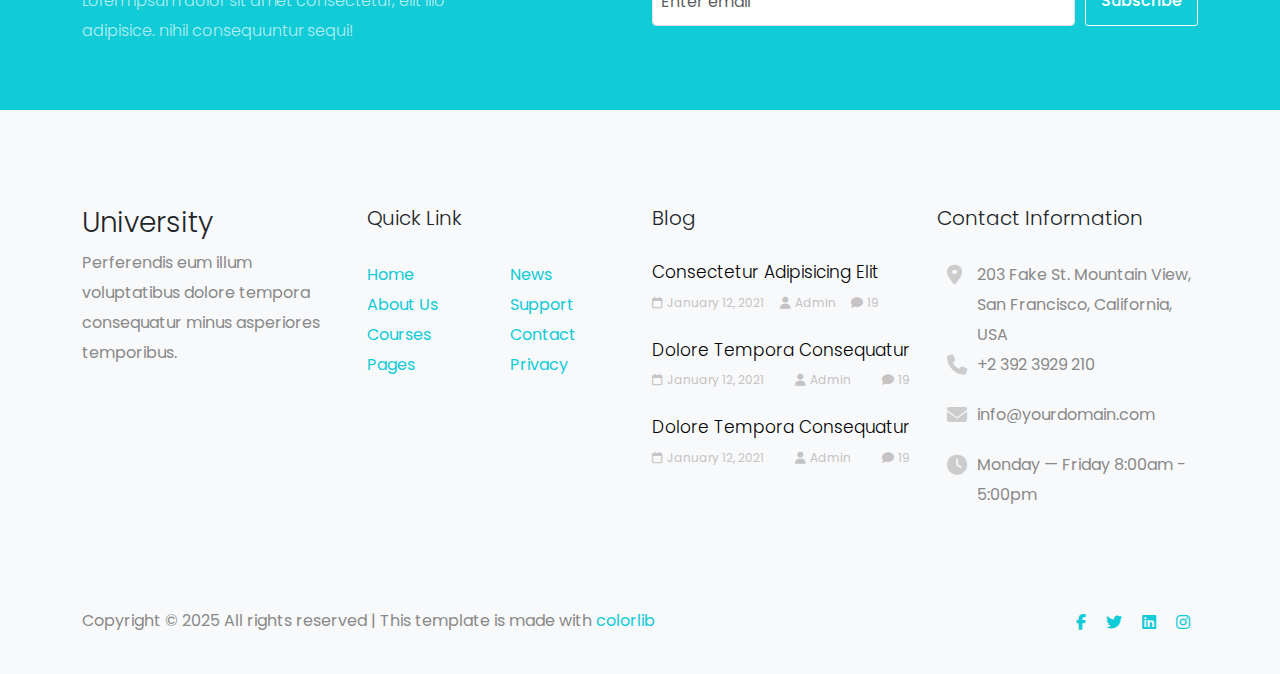
==== commit f57e5a23: "Hackathon Final Project (04-02-25)" ====
--- a/index.html
+++ b/index.html
@@ -426,62 +426,70 @@
         <div class="container-fluid">
             <div class="row gap-4 justify-content-center">
                 <div class="col-lg-12 col-md-12 col-sm-12 page-3-col text-center">
-                    <h2>Popular Courses</h2>
+                    <h2>Teachers</h2>
                     <p>Lorem ipsum dolor sit amet consectetur adipisicing elit. Suscipit qui neque sint eveniet tempore
                         sapiente.</p>
-                    <p><a href="#" class="btn btn-primary reverse py-2 px-4 mb-5 mt-3">Enroll Now</a></p>
-                </div>
-
-                <div class="col-lg-3 col-md-6 col-sm-12 mb-4">
-                    <div class="card border-0 rounded-0 h-100">
-                        <img src="./img/img_2_b.jpg" class="card-img-top pt-2 mb-3" alt="...">
-                        <div class="card-body">
-                            <h5 class="card-title">Advance JavaScript Learning</h5>
-                            <p class="card-text">Lorem ipsum dolor sit amet consectetur adipisicing elit. Architecto
-                                autem explicabo ipsam nam ratione iure.</p>
-                            <div class="price-btn">
-                                <p class="dollars">$2000/$6000</p>
-                                <span class="free me-2">$23</span>
-                                <a href="#" class="btn btn-primary">Free</a>
-                            </div>
-                        </div>
-                    </div>
-                </div>
-
-                <div class="col-lg-3 col-md-6 col-sm-12 mb-4">
-                    <div class="card border-0 rounded-0 h-100">
-                        <img src="./img/img_2_b.jpg" class="card-img-top pt-2 mb-3" alt="...">
-                        <div class="card-body">
-                            <h5 class="card-title">Advance JavaScript Learning</h5>
-                            <p class="card-text">Lorem ipsum dolor sit amet consectetur adipisicing elit. Architecto
-                                autem explicabo ipsam nam ratione iure.</p>
-                            <div class="price-btn">
-                                <p class="dollars">$2000/$6000</p>
-                                <span class="free me-2">$23</span>
-                                <a href="#" class="btn btn-primary">Free</a>
-                            </div>
-                        </div>
-                    </div>
-                </div>
-
-                <div class="col-lg-3 col-md-6 col-sm-12 mb-4">
-                    <div class="card border-0 rounded-0 h-100">
-                        <img src="./img/img_2_b.jpg" class="card-img-top pt-2 mb-3" alt="...">
-                        <div class="card-body">
-                            <h5 class="card-title">Advance JavaScript Learning</h5>
-                            <p class="card-text">Lorem ipsum dolor sit amet consectetur adipisicing elit. Architecto
-                                autem explicabo ipsam nam ratione iure.</p>
-                            <div class="price-btn">
-                                <p class="dollars">$2000/$6000</p>
-                                <span class="free me-2">$23</span>
-                                <a href="#" class="btn btn-primary">Free</a>
-                            </div>
-                        </div>
-                    </div>
-                </div>
+                    <p><a href="#" class="btn btn-primary reverse py-2 px-4 mt-3">Enroll Now</a></p>
+                </div>
+
+
             </div>
         </div>
     </div>
+
+    <div class="container-fluid uni-card py-5">
+        <div class="row justify-content-center">
+            <div class="col-md-4 col-sm-12 mb-4 d-flex justify-content-center">
+                <div class="unique-testimonial-card">
+                    <p class="unique-testimonial-text">
+                        “Even the all-powerful Pointing has no control about the blind texts it is an almost unorthographic life One day however a small line of blind text by the name of Lorem Ipsum decided to leave for the far World of Grammar.”
+                    </p>
+                    <div class="unique-profile">
+                        <img src="./img/img_2_b.jpg" alt="Profile">
+                        <div class="unique-profile-info">
+                            <h6>Mellissa Cruz</h6>
+                            <p>JavaScript Guru</p>
+                        </div>
+                    </div>
+                </div>
+            </div>
+            <div class="col-md-4 col-sm-12 mb-4 d-flex justify-content-center">
+                <div class="unique-testimonial-card">
+                    <p class="unique-testimonial-text">
+                        “Even the all-powerful Pointing has no control about the blind texts it is an almost unorthographic life One day however a small line of blind text by the name of Lorem Ipsum decided to leave for the far World of Grammar.”
+                    </p>
+                    <div class="unique-profile">
+                        <img src="./img/person_3.jpg" alt="Profile">
+                        <div class="unique-profile-info">
+                            <h6>John Doe</h6>
+                            <p>Web Developer</p>
+                        </div>
+                    </div>
+                </div>
+            </div>
+            <div class="col-md-4 col-sm-12 mb-4 d-flex justify-content-center">
+                <div class="unique-testimonial-card">
+                    <p class="unique-testimonial-text">
+                        “Even the all-powerful Pointing has no control about the blind texts it is an almost unorthographic life One day however a small line of blind text by the name of Lorem Ipsum decided to leave for the far World of Grammar.”
+                    </p>
+                    <div class="unique-profile">
+                        <img src="./img/big_image_2.jpg" alt="Profile">
+                        <div class="unique-profile-info">
+                            <h6>Jane Smith</h6>
+                            <p>UI/UX Designer</p>
+                        </div>
+                    </div>
+                </div>
+            </div>
+        </div>
+    </div>
+
+
+
+
+
+
+
 
     <!------------- Page 5 end ------------>
 
@@ -624,9 +632,209 @@
 
 
 
-    <script src="https://cdn.jsdelivr.net/npm/bootstrap@5.3.3/dist/js/bootstrap.bundle.min.js"
-        integrity="sha384-YvpcrYf0tY3lHB60NNkmXc5s9fDVZLESaAA55NDzOxhy9GkcIdslK1eN7N6jIeHz"
-        crossorigin="anonymous"></script>
+
+
+
+
+    <!------------- Page 7 start ------------>
+
+
+    <div class="container-fluid py-5 con-fluid">
+        <div class="container">
+            <div class="row page-7-row">
+                <div class="col-md-6 mb-4 mb-md-0 pr-md-5 text-center text-md-start">
+                    <h2>Create cool websites</h2>
+                    <p>Lorem ipsum dolor sit amet consectetur, elit Illo adipisice. nihil consequuntur sequi!</p>
+                </div>
+                <div class="col-md-6">
+                    <form action="#" class="subscribe">
+                        <div class="form-group">
+                            <input type="email"
+                                class="w-100 focus-ring py-2 px-2 rounded-1 form-control email outline-none"
+                                placeholder="Enter email">
+                            <input type="submit" class="btn subscribe2 btn-primary submit" value="Subscribe">
+                        </div>
+                    </form>
+                </div>
+            </div>
+        </div>
+    </div>
+
+
+    <!------------- Page 7 end ------------>
+
+
+
+
+
+
+
+
+
+
+
+
+
+
+    <!------------- footer start------------>
+    <div class="section-3 pt-5">
+        <footer class="footer-end pt-5">
+            <div class="container">
+                <div class="row mb-5">
+                    <div class=" col-md-6 col-lg-3 mb-5 mb-lg-0">
+                        <h3>University</h3>
+                        <p>Perferendis eum illum voluptatibus dolore tempora consequatur minus asperiores temporibus.
+                        </p>
+                    </div>
+                    <div class="col-md-6 col-lg-3 mb-5 mb-lg-0">
+                        <h3 class="heading">Quick Link</h3>
+                        <div class="row">
+                            <div class="col-md-6">
+                                <ul class="list-unstyled">
+                                    <li><a href="#">Home</a></li>
+                                    <li><a href="#">About Us</a></li>
+                                    <li><a href="#">Courses</a></li>
+                                    <li><a href="#">Pages</a></li>
+                                </ul>
+                            </div>
+                            <div class="col-md-6">
+                                <ul class="list-unstyled">
+                                    <li><a href="#">News</a></li>
+                                    <li><a href="#">Support</a></li>
+                                    <li><a href="#">Contact</a></li>
+                                    <li><a href="#">Privacy</a></li>
+                                </ul>
+                            </div>
+                        </div>
+                    </div>
+                    <div class="col-md-6 col-lg-3 mb-5 mb-lg-0">
+                        <h3 class="heading">Blog</h3>
+                        <div class="block-21 blog1 d-flex mb-4">
+                            <div class="text">
+                                <h3 class="heading mb-0"><a href="#">Consectetur Adipisicing Elit</a></h3>
+                                <div class="meta">
+                                    <div class="small-card-span d-flex justify-content-between mt-1">
+                                        <div><i class="fa-regular fa-calendar me-1 admin4"></i><span
+                                                class="admin4">January 12,
+                                                2021</span></div>
+                                        <div><i class="fa-solid fa-user me-1 admin4"></i><span
+                                                class="admin4">Admin</span>
+                                        </div>
+                                        <div><i class="fa-solid fa-comment me-1 admin4"></i><span
+                                                class="admin4">19</span>
+                                        </div>
+                                    </div>
+                                </div>
+                            </div>
+                        </div>
+                        <div class="block-21 blog1 d-flex mb-4">
+                            <div class="text">
+                                <h3 class="heading mb-0"><a href="#">Dolore Tempora Consequatur</a></h3>
+                                <div class="meta">
+                                    <div class="small-card-span d-flex justify-content-between mt-1">
+                                        <div><i class="fa-regular fa-calendar me-1 admin4"></i><span
+                                                class="admin4">January 12,
+                                                2021</span></div>
+                                        <div><i class="fa-solid fa-user me-1 admin4"></i><span
+                                                class="admin4">Admin</span>
+                                        </div>
+                                        <div><i class="fa-solid fa-comment me-1 admin4"></i><span
+                                                class="admin4">19</span>
+                                        </div>
+                                    </div>
+                                </div>
+                            </div>
+                        </div>
+                        <div class="block-21 blog1 d-flex mb-4">
+                            <div class="text">
+                                <h3 class="heading mb-0"><a href="#">Dolore Tempora Consequatur</a></h3>
+                                <div class="meta">
+                                    <div class="small-card-span d-flex justify-content-between mt-1">
+                                        <div><i class="fa-regular fa-calendar me-1 admin4"></i><span
+                                                class="admin4">January 12,
+                                                2021</span></div>
+                                        <div><i class="fa-solid fa-user me-1 admin4"></i><span
+                                                class="admin4">Admin</span>
+                                        </div>
+                                        <div><i class="fa-solid fa-comment me-1 admin4"></i><span
+                                                class="admin4">19</span>
+                                        </div>
+                                    </div>
+                                </div>
+                            </div>
+                        </div>
+                    </div>
+                    <div class="col-md-6 col-lg-3 mb-5 mb-lg-0">
+                        <h3 class="heading">Contact Information</h3>
+                        <div class="block-23">
+                            <ul class="list-unstyled">
+                                <li><span class="fa-solid fa-location-dot icon"></span><span class="text">203 Fake St.
+                                        Mountain
+                                        View, San Francisco, California, USA</span></li>
+                                <li><a href="#"><span class="fa-solid fa-phone icon"></span><span class="text">+2 392
+                                            3929 210</span></a></li>
+                                <li><a href="#"><span class="fa-solid fa-envelope icon"></span><span
+                                            class="text">info@yourdomain.com</span></a></li>
+                                <li><span class="fa-solid fa-clock icon"></span><span class="text">Monday — Friday
+                                        8:00am
+                                        - 5:00pm</span></li>
+                            </ul>
+                        </div>
+                    </div>
+                </div>
+                <div class="row pt-5">
+                    <div class="col-md-12 d-flex justify-content-between social-icons" id="social">
+
+                        <p>
+                            Copyright © 2025 All rights reserved | This template is made with
+                            <a href="#">colorlib</a>
+                        </p>
+
+                        <p>
+                            <a href="#" class="fa-brands fa-facebook-f p-2"></a>
+                            <a href="#" class="fa-brands fa-twitter p-2"></a>
+                            <a href="#" class="fa-brands fa-linkedin p-2"></a>
+                            <a href="#" class="fa-brands fa-instagram p-2"></a>
+
+                        </p>
+                    </div>
+                </div>
+            </div>
+        </footer>
+        <!------------- footer end ------------>
+
+
+
+
+
+
+
+
+
+
+
+
+
+
+
+
+
+
+
+
+
+
+
+
+
+
+
+
+
+
+        <script src="https://cdn.jsdelivr.net/npm/bootstrap@5.3.3/dist/js/bootstrap.bundle.min.js"
+            integrity="sha384-YvpcrYf0tY3lHB60NNkmXc5s9fDVZLESaAA55NDzOxhy9GkcIdslK1eN7N6jIeHz"
+            crossorigin="anonymous"></script>
 </body>
 
 </html>--- a/style.css
+++ b/style.css
@@ -520,107 +520,55 @@
 /************ Page 5 start  ***************/
 
 
-
-.section-3 {
+.uni-card {
+    background-color: #F8F9FA;
+}
+
+
+.unique-testimonial-card {
+    background-color: white;
+    border-radius: 10px;
     padding: 20px;
-}
-
-.page-3-col {
-    display: flex;
+    box-shadow: 0px 4px 10px rgba(0, 0, 0, 0.1);
     text-align: center;
-    justify-content: center;
-    flex-direction: column;
-    margin-bottom: 30px;
-}
-
-.page-3-col h2 {
-    color: #11CBD7;
-    font-weight: normal;
-    font-size: 45px;
-    margin-bottom: 15px;
-}
-
-
-.page-3-col p {
-    max-width: 500px;
-    font-size: 14px;
-    margin-top: 0;
-    margin-bottom: 1rem;
-    color: #898989;
-    margin: 0 auto;
-}
-
-
-.page-3-col .btn:hover {
-    background-color: white;
-    color: black;
-    border: 2px solid #11CBD7;
-}
-
-.card-body .card-text {
-    color: #898989;
-    line-height: 25px;
-    margin: 15px 0;
-}
-
-
-.card-body .price-btn .free {
-    text-decoration: line-through;
-    color: #898989;
-}
-
-
-
-
-.card-body p {
+    margin: 0 20px;
+}
+
+.unique-testimonial-text {
+    line-height: 40px;
+    font-style: italic;
+    text-align: center;
+    color: #555;
+    padding: 30px 0;
+}
+
+.unique-profile {
+    display: flex;
+    align-items: center;
+    margin-top: 15px;
+}
+
+.unique-profile img {
+    width: 40px;
+    height: 40px;
+    border-radius: 50%;
+    margin-right: 10px;
+}
+
+.unique-profile-info {
+    text-align: left;
+}
+
+.unique-profile-info h6 {
     margin: 0;
-    padding: 0;
-    color: #11CBD7;
-    margin-right: auto;
-    font-size: 14px;
-}
-
-.price-btn>.btn:hover {
-    background-color: #11CBD7;
-    border: none;
-}
-
-.card {
-    transition: transform 0.5s ease;
-}
-
-.card:hover {
-    transform: scale(1.03);
-    box-shadow: 0 0 20px rgba(0, 0, 0, 0.2);
-}
-
-.price-btn {
-    display: flex;
-    justify-content: space-between;
-    align-items: center;
-}
-
-
-@media (max-width: 768px) {
-    .card {
-        width: 100% !important;
-    }
-
-    .page-3-col h2 {
-        font-size: 32px;
-    }
-
-    .price-btn {
-        flex-direction: column;
-        align-items: flex-start;
-    }
-
-    .btn-primary {
-        width: 100%;
-        margin-top: 10px;
-    }
-}
-
+    font-weight: bold;
+}
+
+.unique-profile-info p {
+    margin: 0;
+    font-size: 14px;
+    color: #777;
+}
 
 
 /************ Page 5 end  ***************/
@@ -683,13 +631,15 @@
 }
 
 .page-6-col .small-card-span div,
-i,.admin {
+i,
+.admin {
     font-size: 12px;
     color: #6c757d;
 }
 
 .page-6-col .small-card-span div,
-i,.admin2 {
+i,
+.admin2 {
     font-size: 18px;
     color: #6c757d;
 }
@@ -714,7 +664,7 @@
         background-color: transparent;
         border: 2px solid red;
     }
-    
+
     .small-card-right img {
         max-width: 200px;
         max-height: 90px;
@@ -722,38 +672,265 @@
         object-fit: cover;
         border-radius: 8px 0 0 8px;
     }
-    
+
     .small-card-right-content {
         flex: 1;
         padding: 0.5rem;
     }
-    
+
     .small-card-right h6 {
         font-size: 0.9rem;
         margin-bottom: 0.2rem;
         font-weight: 400;
         line-height: 23px;
     }
-    
+
     .small-card-right .date {
         font-size: 0.8rem;
         color: #6c757d;
     }
-    
+
     .page-6-col .small-card-span div,
     i,
     span {
         font-size: 8px;
         color: #6c757d;
     }
-    
-    
+
+
     .small-card-right:hover {
         transform: scale(1.03);
         box-shadow: 0 0 20px rgba(0, 0, 0, 0.2);
     }
-    
-}
-
-
-/************ Page 6 end  ***************/+
+}
+
+
+/************ Page 6 end  ***************/
+
+
+
+
+
+
+
+
+
+
+/************ Page 7 start  ***************/
+.con-fluid {
+    background-color: #11CBD7;
+}
+
+.page-7-row {
+    background-color: #11CBD7;
+    color: white;
+    display: flex;
+    justify-content: center;
+    align-items: center;
+    flex-wrap: wrap;
+    /* Fixes responsiveness */
+    text-align: center;
+}
+
+
+.subscribe .form-group {
+    display: flex;
+    align-items: center;
+    justify-content: center;
+    gap: 10px;
+    width: 100%;
+}
+
+
+.page-7-row h2 {
+    font-size: 30px;
+    font-weight: 300;
+}
+
+.page-7-row p {
+    font-weight: 300;
+    color: #ffffffb3;
+    line-height: 30px;
+    margin-top: 10px;
+    font-size: 16px;
+    max-width: 380px;
+}
+
+input:focus {
+    outline: none;
+}
+
+.subscribe .email {
+    height: 50px;
+    border-radius: 3px;
+    flex-grow: 1;
+    /* Ensures input takes available space */
+}
+
+
+.subscribe .subscribe2 {
+    border-radius: 3px;
+    white-space: nowrap;
+    height: 50px;
+    background-color: #11CBD7;
+    color: white;
+    border: 1.5px solid white;
+    padding: 0 15px;
+    cursor: pointer;
+    font-size: 16px;
+    font-weight: 500;
+}
+
+
+
+.subscribe .subscribe2:hover {
+    background-color: #11CBD7;
+    color: black;
+    border: 1.5px solid black;
+}
+
+
+
+/* Media Query for Mobile */
+@media (max-width: 768px) {
+    .page-7-row {
+        flex-direction: column;
+        text-align: center;
+    }
+
+    .subscribe .form-group {
+        flex-direction: column;
+        width: 100%;
+    }
+
+    .subscribe .email,
+    .subscribe .subscribe2 {
+        width: 100%;
+    }
+}
+
+/************ Page 7 end  ***************/
+
+
+
+
+
+
+
+/* Responsive Footer Styles */
+.footer-end h3 {
+    font-size: 1.75rem;
+    font-weight: 300;
+}
+
+.footer-end p {
+    font-size: 1rem;
+    color: #898989;
+    line-height: 30px;
+}
+
+.footer-end .heading {
+    font-size: 20px;
+    margin-bottom: 30px;
+}
+
+.list-unstyled {
+    padding-left: 0;
+    list-style: none;
+    line-height: 30px;
+}
+
+.footer-end a {
+    text-decoration: none;
+    color: #11CBD7;
+}
+
+.blog1 .text .heading {
+    font-size: 17px;
+    font-weight: 300;
+    line-height: 1.5;
+}
+
+.block-21 .text .heading a {
+    color: #000;
+}
+
+.text .meta .small-card-span i,
+.admin4 {
+    font-size: 12px;
+    color: #c5c3c3;
+}
+
+.block-23 ul,
+.block-23 ul li {
+    padding: 0;
+    margin: 0;
+    list-style: none;
+}
+
+.block-23 ul li .icon {
+    width: 40px;
+    font-size: 20px;
+    position: relative;
+    top: -5px;
+    color: #ccc;
+    margin: 0;
+    padding: 10px;
+}
+
+.block-23 ul li .icon,
+.block-23 ul li .text {
+    display: table-cell;
+    vertical-align: top;
+}
+
+.block-23 ul li .text {
+    font-size: 16px;
+}
+
+.pt-5,
+.py-5 {
+    padding-top: 3rem !important;
+}
+
+.copyright {
+    font-size: 14px;
+    display: flex;
+    justify-content: space-between;
+    flex-wrap: wrap;
+}
+
+.text-center {
+    text-align: center !important;
+}
+
+p {
+    margin-top: 0;
+    margin-bottom: 1rem;
+}
+
+
+@media (max-width: 768px) {
+    .footer-end .heading {
+        text-align: left;
+    }
+
+    .footer-end .list-unstyled {
+        text-align: left;
+    }
+
+    .social-icons {
+        text-align: center !important;
+        display: flex;
+        flex-direction: column;
+        justify-content: center;
+    }
+}
+
+
+@media (max-width: 576px) {
+    .copyright p {
+        margin-bottom: 10px;
+    }
+}